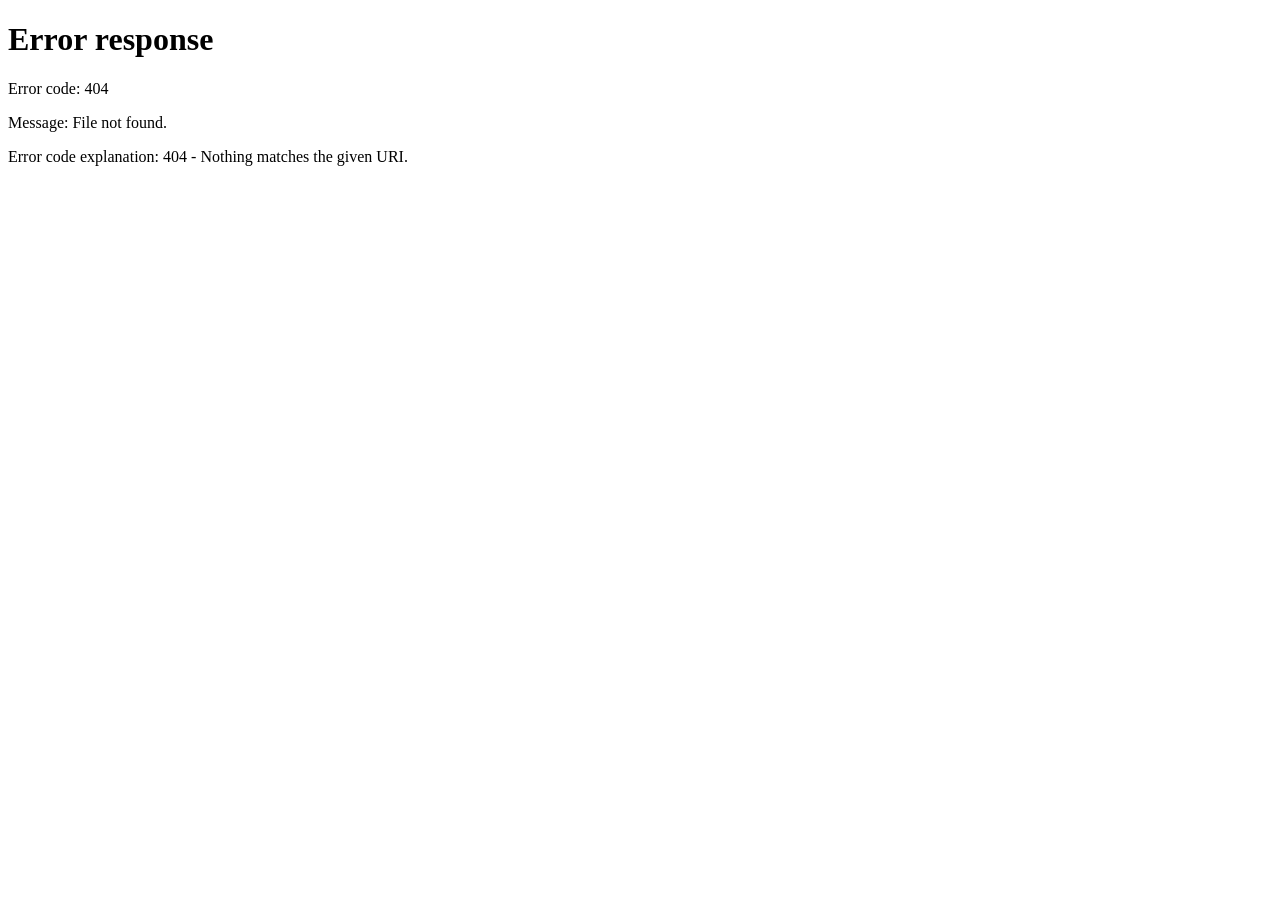
==== admin/dashboard.html @ aae485e0 "final update" ====
<!doctype html>
<html lang="en" data-theme="dark">
<head>
  <meta charset="utf-8">
  <meta name="viewport" content="width=device-width, initial-scale=1">
  <title>Dashboard · JCI Uniben Quiz Admin</title>
  <meta name="robots" content="noindex, nofollow">
  <meta name="color-scheme" content="dark light">
  <!-- Theme before first paint: identical copy of js/theme-init.js -->
  <script>(function(){try{var t=localStorage.getItem('jci-admin-theme');if(t!=='dark'&&t!=='light'){t=window.matchMedia&&window.matchMedia('(prefers-color-scheme: light)').matches?'light':'dark'}document.documentElement.setAttribute('data-theme',t)}catch(e){document.documentElement.setAttribute('data-theme','dark')}})();</script>
  <link rel="icon" href="assets/favicon.svg" type="image/svg+xml">
  <link rel="preconnect" href="https://fonts.googleapis.com">
  <link rel="preconnect" href="https://fonts.gstatic.com" crossorigin>
  <link rel="stylesheet" href="https://fonts.googleapis.com/css2?family=Inter:wght@400;500;600;700&amp;display=swap">
  <link rel="stylesheet" href="css/tokens.css">
  <link rel="stylesheet" href="css/base.css">
  <link rel="stylesheet" href="css/layout.css">
  <link rel="stylesheet" href="css/components.css">
  <link rel="stylesheet" href="css/motion.css">
  <link rel="stylesheet" href="css/pages.css">
  <script type="module" src="js/pages/dashboard.js" blocking="render"></script>
</head>
<body class="app" data-page="dashboard" data-title="Dashboard">
  <a class="skip-link" href="#main">Skip to main content</a>
  <div class="sidebar" data-sidebar></div>
  <div class="app-column">
    <header class="topbar" data-topbar></header>
    <div class="banners" data-banners></div>
    <main id="main" class="app-main" tabindex="-1">
      <div class="page">
        <header class="page-header">
          <div class="page-header__titles">
            <h1>Dashboard</h1>
            <p class="page-header__description" data-admin-greeting hidden>Welcome back, <span data-admin-first-name></span>.</p>
          </div>
          <div class="page-header__actions">
            <button type="button" class="btn btn--primary" data-new-quiz hidden><svg viewBox="0 0 24 24" width="18" height="18" fill="none" stroke="currentColor" stroke-width="2" stroke-linecap="round" stroke-linejoin="round" aria-hidden="true" focusable="false"><path d="M12 5v14M5 12h14"/></svg><span class="btn__label">Create quiz</span></button>
            <a class="btn" href="quizzes.html"><svg viewBox="0 0 24 24" width="18" height="18" fill="none" stroke="currentColor" stroke-width="2" stroke-linecap="round" stroke-linejoin="round" aria-hidden="true" focusable="false"><rect x="8" y="2" width="8" height="4" rx="1"/><path d="M16 4h2a2 2 0 0 1 2 2v14a2 2 0 0 1-2 2H6a2 2 0 0 1-2-2V6a2 2 0 0 1 2-2h2"/><path d="M12 11h4M12 16h4M8 11h.01M8 16h.01"/></svg><span class="btn__label">View all quizzes</span></a>
            <a class="btn" href="results.html"><svg viewBox="0 0 24 24" width="18" height="18" fill="none" stroke="currentColor" stroke-width="2" stroke-linecap="round" stroke-linejoin="round" aria-hidden="true" focusable="false"><path d="M3 3v18h18"/><path d="M7 16v-4M12 16V8M17 16V9"/></svg><span class="btn__label">Open results</span></a>
          </div>
        </header>
        <div class="stack" role="status" data-page-loading>
          <span class="sr-only">Loading…</span>
          <div class="skeleton skeleton--block" aria-hidden="true"></div>
          <div class="skeleton skeleton--line" style="width:70%" aria-hidden="true"></div>
          <div class="skeleton skeleton--line" style="width:52%" aria-hidden="true"></div>
        </div>
        <div data-page-content hidden>
          <div data-dashboard></div>
        </div>
      </div>
    </main>
  </div>
</body>
</html>
---- admin/css/tokens.css ----
/* ==========================================================================
   Design tokens — JCI Uniben Quiz Admin
   Every color, size, radius, shadow and motion value used by the admin site
   comes from here. Themes are applied with data-theme="dark|light" on <html>
   (or on any element, e.g. the theme previews on the Settings page).
   NOTE: these tokens style the ADMIN interface only. A quiz's own appearance
   (fonts, colors chosen by the admin for participants) never uses them.
   ========================================================================== */

:root {
  /* Brand (fixed in both themes; used for the login brand panel and logo) */
  --jci-blue: #0097D7;
  --jci-black: #130F2D;
  --jci-white: #FFFFFF;
  --jci-white-muted: #C9CBD8;  /* 11:1 on JCI Black */

  /* Typography */
  --font-ui: "Inter", system-ui, -apple-system, "Segoe UI", Roboto, "Helvetica Neue", Arial, sans-serif;
  --text-page-title: 600 1.5rem/1.25 var(--font-ui);      /* 24px */
  --text-section-title: 600 1.125rem/1.35 var(--font-ui); /* 18px */
  --text-card-title: 600 1rem/1.4 var(--font-ui);         /* 16px */
  --text-body: 400 0.9375rem/1.55 var(--font-ui);         /* 15px */
  --text-small: 400 0.875rem/1.5 var(--font-ui);          /* 14px: tables, metadata */
  --text-label: 500 0.8125rem/1.4 var(--font-ui);         /* 13px */
  --text-tiny: 600 0.75rem/1.3 var(--font-ui);            /* 12px: badges */

  /* Spacing scale */
  --space-1: 4px;
  --space-2: 8px;
  --space-3: 12px;
  --space-4: 16px;
  --space-5: 24px;
  --space-6: 32px;
  --space-7: 48px;

  /* Radii */
  --radius-control: 8px;
  --radius-card: 12px;
  --radius-dialog: 16px;
  --radius-pill: 999px;

  /* Sizes */
  --control-height: 40px;
  --control-height-touch: 44px;
  --row-height: 44px;
  --sidebar-width: 248px;
  --sidebar-collapsed: 72px;
  --topbar-height: 56px;
  --content-max: 1200px;
  --focus-width: 2px;
  --focus-offset: 2px;

  /* Layers */
  --z-sidebar: 20;
  --z-topbar: 30;
  --z-menu: 60;
  --z-toast: 100;

  /* Motion (section 39) */
  --dur-instant: 100ms;
  --dur-fast: 160ms;
  --dur-base: 220ms;
  --dur-slow: 320ms;
  --dur-theme: 450ms;
  --ease-out: cubic-bezier(0.22, 1, 0.36, 1);
  --ease-in: cubic-bezier(0.4, 0, 1, 1);
  --ease-move: cubic-bezier(0.65, 0, 0.35, 1);
  --ease-spring: var(--ease-out);
}

/* Touch screens: 44px minimum touch targets, roomier table rows */
@media (pointer: coarse) {
  :root {
    --control-height: 44px;
    --row-height: 48px;
  }
}

@supports (transition-timing-function: linear(0, 1)) {
  :root {
    /* Gentle spring, about 3% overshoot */
    --ease-spring: linear(0, 0.22 8%, 0.55 20%, 0.82 33%, 0.97 45%, 1.025 56%, 1.03 63%, 1.015 75%, 1.004 87%, 1);
  }
}

/* ---------------------------------------------------------------- Dark Mode */
:root[data-theme="dark"] {
  color-scheme: dark;

  --bg: #050409;
  --surface-sidebar: #0A0912;
  --surface-card: #100E1B;
  --surface-raised: #17152A;
  --surface-dialog: #1A1830;
  --input-bg: #0C0B16;
  --border: #24213A;
  --border-strong: #34304F;
  --text: #F5F6FA;
  --text-muted: #A3A6B8;
  --text-subtle: #8A8DA3;
  --primary: #0097D7;
  --primary-hover: #19A9E8;
  --on-primary: #130F2D;
  --primary-soft: rgba(0, 151, 215, 0.14);
  --link: #0097D7;
  --success: #34D399;
  --warning: #FBBF24;
  --danger: #F87171;

  /* Additions (not in the brief; see README "Token additions") */
  --input-border: #67638C;           /* 3.5:1 on --input-bg: form fields need 3:1 (WCAG 1.4.11) */
  --on-danger: #130F2D;              /* 6.7:1 on --danger */
  --success-soft: rgba(52, 211, 153, 0.12);
  --warning-soft: rgba(251, 191, 36, 0.12);
  --danger-soft: rgba(248, 113, 113, 0.12);
  --scrim: rgba(3, 2, 8, 0.72);
  --skeleton: #17152A;
  --skeleton-shine: rgba(255, 255, 255, 0.05);
  --tooltip-bg: #F5F6FA;
  --tooltip-text: #130F2D;

  /* Depth in Dark Mode comes from surface steps and borders, not shadows */
  --shadow-sm: none;
  --shadow-md: none;
  --shadow-lg: none;
}

/* --------------------------------------------------------------- Light Mode */
:root[data-theme="light"] {
  color-scheme: light;

  --bg: #F5F7FA;
  --surface-sidebar: #FFFFFF;
  --surface-card: #FFFFFF;
  --surface-raised: #FFFFFF;
  --surface-dialog: #FFFFFF;
  --input-bg: #FFFFFF;
  --border: #E2E6EE;
  --border-strong: #C9D0DC;
  --text: #130F2D;
  --text-muted: #4A4F63;
  --text-subtle: #6B7085;
  --primary: #0097D7;
  --primary-hover: #0088C2;
  --on-primary: #130F2D;
  --primary-soft: rgba(0, 151, 215, 0.10);
  --link: #0072A3;
  --success: #15803D;
  --warning: #B45309;
  --danger: #B91C1C;

  /* Additions (see README "Token additions") */
  --input-border: #80869A;           /* 3.6:1 on white */
  --on-danger: #FFFFFF;              /* 6.5:1 on --danger */
  --success-soft: rgba(21, 128, 61, 0.10);
  --warning-soft: rgba(180, 83, 9, 0.10);
  --danger-soft: rgba(185, 28, 28, 0.08);
  --scrim: rgba(19, 15, 45, 0.45);
  --skeleton: #EBEEF3;
  --skeleton-shine: rgba(255, 255, 255, 0.7);
  --tooltip-bg: #130F2D;
  --tooltip-text: #FFFFFF;

  --shadow-sm: 0 1px 2px rgba(19, 15, 45, 0.06);
  --shadow-md: 0 2px 4px rgba(19, 15, 45, 0.05), 0 8px 24px rgba(19, 15, 45, 0.08);
  --shadow-lg: 0 4px 8px rgba(19, 15, 45, 0.06), 0 20px 48px rgba(19, 15, 45, 0.16);
}
---- admin/css/base.css ----
/* ==========================================================================
   Base: reset, typography, focus, utilities
   ========================================================================== */

*, *::before, *::after { box-sizing: border-box; }

html {
  -webkit-text-size-adjust: 100%;
  text-size-adjust: 100%;
  background: var(--bg);
}

body {
  margin: 0;
  min-height: 100vh;
  min-height: 100dvh;
  background: var(--bg);
  color: var(--text);
  font: var(--text-body);
  -webkit-font-smoothing: antialiased;
  -moz-osx-font-smoothing: grayscale;
  font-feature-settings: "cv11";
}

h1, h2, h3, h4, p, ul, ol, dl, dd, figure { margin: 0; }
ul[class], ol[class] { padding: 0; list-style: none; }

h1 { font: var(--text-page-title); letter-spacing: -0.01em; }
h2 { font: var(--text-section-title); }
h3 { font: var(--text-card-title); }

img, svg { display: block; max-width: 100%; }
svg { flex-shrink: 0; }

button, input, select, textarea { font: inherit; color: inherit; }
button { cursor: pointer; }
button:disabled { cursor: not-allowed; }

a { color: var(--link); text-underline-offset: 3px; text-decoration-thickness: 1px; }
a:hover { text-decoration-thickness: 2px; }

::placeholder { color: var(--text-subtle); opacity: 1; }
::selection { background: var(--primary); color: var(--on-primary); }

:focus { outline: none; }
:focus-visible {
  outline: var(--focus-width) solid var(--primary);
  outline-offset: var(--focus-offset);
}

[hidden] { display: none !important; }

/* Utilities ---------------------------------------------------------------- */
.sr-only {
  position: absolute !important;
  width: 1px;
  height: 1px;
  margin: -1px;
  padding: 0;
  overflow: hidden;
  clip: rect(0 0 0 0);
  white-space: nowrap;
  border: 0;
}

.skip-link {
  position: fixed;
  top: var(--space-2);
  left: var(--space-2);
  z-index: 1000;
  padding: var(--space-2) var(--space-4);
  border-radius: var(--radius-control);
  background: var(--primary);
  color: var(--on-primary);
  font-weight: 600;
  text-decoration: none;
  transform: translateY(-160%);
}
.skip-link:focus-visible { transform: none; }

.num { font-variant-numeric: tabular-nums; }
.text-muted { color: var(--text-muted); }
.text-small { font: var(--text-small); }

.stack { display: flex; flex-direction: column; gap: var(--space-4); }
.cluster { display: flex; flex-wrap: wrap; align-items: center; gap: var(--space-2); }
---- admin/css/layout.css ----
/* ==========================================================================
   Layout: page shell, sidebar, top bar, drawer, banners, page header
   Mobile first: phone < 768px, tablet 768–1199px, desktop >= 1200px.
   ========================================================================== */

/* App frame ---------------------------------------------------------------- */
.app {
  min-height: 100vh;
  min-height: 100dvh;
}

.app-column {
  display: flex;
  flex-direction: column;
  min-width: 0;
  min-height: 100vh;
  min-height: 100dvh;
}

.app-main {
  flex: 1;
  padding: var(--space-4) var(--space-4) var(--space-7);
}
.app-main:focus-visible { outline-offset: -4px; }

.page {
  width: 100%;
  max-width: var(--content-max);
  margin-inline: auto;
}

/* Page header ------------------------------------------------------------- */
.page-header {
  display: flex;
  flex-wrap: wrap;
  align-items: flex-end;
  justify-content: space-between;
  gap: var(--space-3) var(--space-5);
  margin-bottom: var(--space-5);
}
.page-header__titles { min-width: 0; }
.page-header__description { margin-top: var(--space-1); color: var(--text-muted); }
.page-header__actions { display: flex; flex-wrap: wrap; gap: var(--space-2); }

/* Banners (demo mode, offline) --------------------------------------------- */
.banners:empty { display: none; }
.banner {
  display: flex;
  align-items: flex-start;
  gap: var(--space-2);
  padding: var(--space-2) var(--space-4);
  border-bottom: 1px solid var(--border);
  font: var(--text-small);
  color: var(--text);
}
.banner svg { width: 18px; height: 18px; margin-top: 1px; }
.banner--demo { background: var(--primary-soft); }
.banner--demo svg { color: var(--primary); }
.banner--offline { background: var(--warning-soft); }
.banner--offline svg { color: var(--warning); }
.banner strong { font-weight: 600; }

/* Top bar (phones only) ---------------------------------------------------- */
.topbar {
  position: sticky;
  top: 0;
  z-index: var(--z-topbar);
  display: flex;
  align-items: center;
  gap: var(--space-2);
  height: var(--topbar-height);
  padding: 0 var(--space-2);
  background: var(--surface-sidebar);
  border-bottom: 1px solid var(--border);
}
.topbar__logo { width: 32px; height: 32px; border-radius: 6px; }
.topbar__title {
  flex: 1;
  min-width: 0;
  overflow: hidden;
  font: var(--text-card-title);
  white-space: nowrap;
  text-overflow: ellipsis;
}

/* Sidebar ------------------------------------------------------------------ */
.sidebar { display: none; }

.sidebar__inner {
  display: flex;
  flex-direction: column;
  height: 100%;
  padding: var(--space-4) var(--space-3);
  gap: var(--space-5);
}

.brand {
  display: flex;
  align-items: center;
  gap: var(--space-3);
  min-height: var(--control-height-touch);
  padding: 0 var(--space-1);
  color: var(--text);
  text-decoration: none;
}
.brand__logo { width: 36px; height: 36px; border-radius: 8px; }
.brand__text { display: flex; flex-direction: column; min-width: 0; line-height: 1.2; }
.brand__name { font: var(--text-card-title); }
.brand__org { font: var(--text-label); color: var(--text-muted); }

.nav__list { display: flex; flex-direction: column; gap: 2px; }
.nav-link {
  position: relative;
  display: flex;
  align-items: center;
  gap: var(--space-3);
  min-height: var(--control-height-touch);
  padding: 0 var(--space-3);
  border-radius: var(--radius-control);
  color: var(--text-muted);
  font: 500 0.9375rem/1.2 var(--font-ui);
  text-decoration: none;
  transition: background-color var(--dur-fast) var(--ease-out), color var(--dur-fast) var(--ease-out);
}
.nav-link svg { width: 20px; height: 20px; }
.nav-link:hover { background: var(--surface-raised); color: var(--text); text-decoration: none; }
.nav-link[aria-current="page"] { background: var(--primary-soft); color: var(--text); font-weight: 600; }
.nav-link[aria-current="page"] svg { color: var(--primary); }
.nav-link__indicator {
  position: absolute;
  left: calc(var(--space-3) * -1);
  top: 8px;
  bottom: 8px;
  width: 3px;
  border-radius: 0 3px 3px 0;
  background: var(--primary);
}

.sidebar__footer {
  display: flex;
  flex-direction: column;
  gap: var(--space-3);
  margin-top: auto;
  padding-top: var(--space-4);
  border-top: 1px solid var(--border);
}

.user-chip {
  display: flex;
  align-items: center;
  gap: var(--space-3);
  min-width: 0;
  padding: 0 var(--space-1);
}
.avatar {
  display: grid;
  place-items: center;
  width: 32px;
  height: 32px;
  flex: none;
  border-radius: 50%;
  background: var(--surface-raised);
  border: 1px solid var(--border-strong);
  font: var(--text-tiny);
  color: var(--text);
}
.user-chip__text { display: flex; flex-direction: column; min-width: 0; line-height: 1.3; }
.user-chip__name, .user-chip__email { overflow: hidden; white-space: nowrap; text-overflow: ellipsis; }
.user-chip__name { font: 600 0.875rem/1.3 var(--font-ui); }
.user-chip__email { font: var(--text-label); color: var(--text-muted); }

.sidebar__head { display: flex; align-items: center; justify-content: space-between; gap: var(--space-2); }
.sidebar__head .sidebar__toggle { display: none; }
.sidebar__footer .btn { justify-content: flex-start; }

/* Drawer (phones) ------------------------------------------------------------ */
.drawer {
  width: min(320px, 86vw);
  max-width: none;
  height: 100dvh;
  max-height: none;
  margin: 0;
  padding: 0;
  border: 0;
  border-right: 1px solid var(--border);
  background: var(--surface-sidebar);
  color: var(--text);
}
.drawer::backdrop { background: var(--scrim); }
.drawer .sidebar__inner { padding-top: var(--space-3); }
.drawer__head { display: flex; align-items: center; justify-content: space-between; gap: var(--space-2); }

/* Tablet and up: sidebar column -------------------------------------------- */
@media (min-width: 768px) {
  .app {
    display: grid;
    grid-template-columns: var(--sidebar-width) minmax(0, 1fr);
  }

  .topbar { display: none; }

  .sidebar {
    position: sticky;
    top: 0;
    z-index: var(--z-sidebar);
    display: block;
    height: 100vh;
    height: 100dvh;
    overflow-y: auto;
    overflow-x: hidden;
    background: var(--surface-sidebar);
    border-right: 1px solid var(--border);
  }

  .app-main { padding: var(--space-5) var(--space-5) var(--space-7); }
}

/* Tablet only: collapsed to icons unless the admin expands it -------------- */
@media (min-width: 768px) and (max-width: 1199.98px) {
  .app:not(.is-sidebar-expanded) { grid-template-columns: var(--sidebar-collapsed) minmax(0, 1fr); }
  .sidebar__head .sidebar__toggle { display: inline-flex; }

  /* Icons only; labels stay in the DOM for screen readers and tooltips */
  .app:not(.is-sidebar-expanded) .sidebar__inner { padding-inline: var(--space-2); align-items: center; }
  .app:not(.is-sidebar-expanded) .brand__text,
  .app:not(.is-sidebar-expanded) .nav-link__label,
  .app:not(.is-sidebar-expanded) .user-chip__text,
  .app:not(.is-sidebar-expanded) .collapsible-label {
    position: absolute;
    width: 1px;
    height: 1px;
    overflow: hidden;
    clip: rect(0 0 0 0);
    white-space: nowrap;
  }
  .app:not(.is-sidebar-expanded) .nav-link { justify-content: center; width: 48px; padding: 0; }
  .app:not(.is-sidebar-expanded) .nav-link__indicator { left: -8px; }
  .app:not(.is-sidebar-expanded) .brand,
  .app:not(.is-sidebar-expanded) .user-chip { justify-content: center; padding: 0; }
  .app:not(.is-sidebar-expanded) .sidebar__footer { align-items: center; width: 100%; }
  .app:not(.is-sidebar-expanded) .sidebar__footer .btn { width: 48px; padding: 0; }
  .app:not(.is-sidebar-expanded) .theme-switch { flex-direction: column; }
  .app:not(.is-sidebar-expanded) .theme-switch__option { padding: 0; width: 38px; }
  .app:not(.is-sidebar-expanded) .sidebar__head { flex-direction: column; }
  .app:not(.is-sidebar-expanded) .sidebar__footer .btn { justify-content: center; }
}

/* Desktop ---------------------------------------------------------------- */
@media (min-width: 1200px) {
  .app-main { padding: var(--space-6) var(--space-6) var(--space-7); }
}
---- admin/css/components.css ----
/* ==========================================================================
   Components: buttons, fields, theme switch, alerts, cards, dialogs, toasts,
   skeletons, empty/error states, tooltip, spinner (Stage 1); badges, chips,
   segmented filters, search field, data tables, action menus, pagination,
   facts lists and breadcrumbs (Stage 2); tabs, save status, banners and
   checklists (Stage 3).
   ========================================================================== */

/* Buttons ------------------------------------------------------------------ */
.btn {
  --btn-bg: var(--surface-card);
  --btn-bg-hover: var(--surface-raised);
  --btn-text: var(--text);
  --btn-border: var(--border-strong);
  position: relative;
  display: inline-flex;
  align-items: center;
  justify-content: center;
  gap: var(--space-2);
  min-height: var(--control-height);
  padding: 0 var(--space-4);
  border: 1px solid var(--btn-border);
  border-radius: var(--radius-control);
  background: var(--btn-bg);
  color: var(--btn-text);
  font: 600 0.875rem/1 var(--font-ui);
  text-decoration: none;
  white-space: nowrap;
  user-select: none;
  -webkit-tap-highlight-color: transparent;
  transition:
    background-color var(--dur-fast) var(--ease-out),
    border-color var(--dur-fast) var(--ease-out),
    color var(--dur-fast) var(--ease-out),
    transform var(--dur-instant) var(--ease-out);
}
.btn svg { width: 18px; height: 18px; }
.btn:hover:not(:disabled) { background: var(--btn-bg-hover); transform: translateY(-1px); text-decoration: none; }
.btn:active:not(:disabled) { transform: scale(0.97); }
.btn:disabled { opacity: 0.5; }

.btn--primary {
  --btn-bg: var(--primary);
  --btn-bg-hover: var(--primary-hover);
  --btn-text: var(--on-primary);
  --btn-border: var(--primary);
}
.btn--primary:hover:not(:disabled) { border-color: var(--primary-hover); }
.btn--ghost {
  --btn-bg: transparent;
  --btn-border: transparent;
  --btn-text: var(--text-muted);
}
.btn--ghost:hover:not(:disabled) { color: var(--text); }
.btn--danger {
  --btn-bg: var(--danger);
  --btn-bg-hover: var(--danger);
  --btn-text: var(--on-danger);
  --btn-border: var(--danger);
}
.btn--danger:hover:not(:disabled) { filter: brightness(1.08); }
.btn--block { width: 100%; }
.btn--lg { min-height: 48px; font-size: 0.9375rem; }
.btn--icon { width: var(--control-height); padding: 0; }
.btn--small { min-height: 32px; padding: 0 var(--space-3); font-size: 0.8125rem; }
@media (pointer: coarse) { .btn--small { min-height: 44px; } }
.btn[aria-disabled="true"] { cursor: progress; }

/* Loading: the label fades out and a spinner fades in; the label keeps its
   space so the button never changes size. */
.btn__label { transition: opacity var(--dur-fast) var(--ease-out); }
.btn__spinner {
  position: absolute;
  inset: 0;
  display: grid;
  place-items: center;
  opacity: 0;
  transition: opacity var(--dur-fast) var(--ease-out);
  pointer-events: none;
}
.btn.is-loading { pointer-events: none; }
.btn.is-loading .btn__label,
.btn.is-loading > svg { opacity: 0; }
.btn.is-loading .btn__spinner { opacity: 1; }

.spinner {
  width: 18px;
  height: 18px;
  border: 2px solid currentColor;
  border-right-color: transparent;
  border-radius: 50%;
  animation: spin 0.7s linear infinite;
}

/* Fields ------------------------------------------------------------------- */
.field { display: flex; flex-direction: column; gap: var(--space-2); }
.field__label { font: var(--text-label); font-weight: 600; color: var(--text); }
.field__hint { font: var(--text-label); font-weight: 400; color: var(--text-muted); }
.field__control { position: relative; }

.input,
.select {
  width: 100%;
  min-height: var(--control-height);
  padding: 0 var(--space-3);
  border: 1px solid var(--input-border);
  border-radius: var(--radius-control);
  background: var(--input-bg);
  color: var(--text);
  font: var(--text-body);
  outline: var(--focus-width) solid transparent;
  outline-offset: 1px;
  transition: border-color var(--dur-fast) var(--ease-out), outline-color var(--dur-fast) var(--ease-out);
}
.input:hover, .select:hover { border-color: var(--text-muted); }
.input:focus-visible, .input:focus,
.select:focus-visible, .select:focus { border-color: var(--primary); outline-color: var(--primary); }
.select {
  appearance: none;
  padding-right: 40px;
  background-image: linear-gradient(45deg, transparent 50%, currentColor 50%), linear-gradient(135deg, currentColor 50%, transparent 50%);
  background-position: calc(100% - 20px) 50%, calc(100% - 15px) 50%;
  background-size: 5px 5px;
  background-repeat: no-repeat;
}
.input[aria-invalid="true"],
.select[aria-invalid="true"] { border-color: var(--danger); }
.input[aria-invalid="true"]:focus { outline-color: var(--danger); }

/* Error message slides open (grid rows 0fr -> 1fr) */
.field__message {
  display: grid;
  grid-template-rows: 0fr;
  transition: grid-template-rows var(--dur-base) var(--ease-out);
}
.field__message > * { min-height: 0; overflow: hidden; }
.field.is-invalid .field__message { grid-template-rows: 1fr; }
.field-error {
  display: flex;
  align-items: flex-start;
  gap: var(--space-1);
  padding-top: 2px;
  font: var(--text-label);
  font-weight: 500;
  color: var(--danger);
}
.field-error svg { width: 16px; height: 16px; margin-top: 1px; }

/* Valid check, shown after a field has been validated */
.field__valid {
  position: absolute;
  right: 12px;
  top: 50%;
  display: grid;
  width: 18px;
  height: 18px;
  color: var(--success);
  opacity: 0;
  transform: translateY(-50%) scale(0.6);
  transition: opacity var(--dur-fast) var(--ease-out), transform var(--dur-fast) var(--ease-out);
  pointer-events: none;
}
.field.is-valid .field__valid { opacity: 1; transform: translateY(-50%) scale(1); }
.field__control--with-valid .input { padding-right: 40px; }

/* Password with show/hide */
.field__control--password .input { padding-right: 52px; }
.field__control--password .field__valid { right: 52px; }
.password-toggle {
  position: absolute;
  right: 2px;
  top: 50%;
  display: grid;
  place-items: center;
  width: 44px;
  height: 44px;
  max-height: calc(100% - 4px);
  border: 0;
  border-radius: 6px;
  background: transparent;
  color: var(--text-muted);
  transform: translateY(-50%);
  transition: color var(--dur-fast) var(--ease-out);
}
.password-toggle:hover { color: var(--text); }
.password-toggle svg { width: 20px; height: 20px; }

.caps-warning {
  display: flex;
  align-items: center;
  gap: var(--space-1);
  font: var(--text-label);
  color: var(--text);
}
.caps-warning svg { width: 16px; height: 16px; color: var(--warning); }

/* Alerts and error summary ------------------------------------------------- */
.alert {
  display: flex;
  align-items: flex-start;
  gap: var(--space-3);
  padding: var(--space-3) var(--space-4);
  border: 1px solid var(--border-strong);
  border-left-width: 4px;
  border-radius: var(--radius-control);
  font: var(--text-small);
  color: var(--text);
}
.alert svg { width: 18px; height: 18px; margin-top: 1px; }
.alert--danger { border-left-color: var(--danger); background: var(--danger-soft); }
.alert--danger svg { color: var(--danger); }
.alert--info { border-left-color: var(--primary); background: var(--primary-soft); }
.alert--info svg { color: var(--primary); }
.alert__title { font-weight: 600; }
.alert ul { margin: var(--space-1) 0 0; padding-left: 1.1em; }
.alert a { color: var(--text); font-weight: 600; }
.alert code { white-space: nowrap; }

/* Cards -------------------------------------------------------------------- */
.card {
  padding: var(--space-5);
  border: 1px solid var(--border);
  border-radius: var(--radius-card);
  background: var(--surface-card);
  box-shadow: var(--shadow-sm);
}
.card__header { display: flex; flex-direction: column; gap: var(--space-1); margin-bottom: var(--space-4); }
.card__description { color: var(--text-muted); font: var(--text-small); }

/* Theme switch ------------------------------------------------------------- */
.theme-switch {
  display: flex;
  gap: 2px;
  padding: 3px;
  border: 1px solid var(--border);
  border-radius: calc(var(--radius-control) + 2px);
  background: var(--bg);
}
.theme-switch__option {
  flex: 1;
  display: inline-flex;
  align-items: center;
  justify-content: center;
  gap: 6px;
  min-width: 0;
  min-height: 38px;
  padding: 0 6px;
  border: 1px solid transparent;
  border-radius: var(--radius-control);
  background: transparent;
  color: var(--text-muted);
  font: 500 0.8125rem/1 var(--font-ui);
  white-space: nowrap;
  transition: background-color var(--dur-fast) var(--ease-out), color var(--dur-fast) var(--ease-out), border-color var(--dur-fast) var(--ease-out);
}
@media (pointer: coarse) { .theme-switch__option { min-height: 44px; } }
.theme-switch__option svg { width: 16px; height: 16px; }
.theme-switch__option:hover { color: var(--text); }
.theme-switch__option[aria-pressed="true"] {
  border-color: var(--border-strong);
  background: var(--surface-raised);
  color: var(--text);
}
.theme-switch__option[aria-pressed="true"] svg { color: var(--primary); }

/* Dialogs ------------------------------------------------------------------ */
.dialog {
  width: min(480px, calc(100vw - 32px));
  max-width: none;
  max-height: calc(100dvh - 48px);
  padding: 0;
  border: 1px solid var(--border-strong);
  border-radius: var(--radius-dialog);
  background: var(--surface-dialog);
  color: var(--text);
  box-shadow: var(--shadow-lg);
}
.dialog::backdrop { background: var(--scrim); }
.dialog__panel { display: flex; flex-direction: column; max-height: inherit; }
.dialog__header { padding: var(--space-5) var(--space-5) var(--space-2); }
.dialog__body { padding: var(--space-2) var(--space-5) var(--space-5); overflow-y: auto; color: var(--text-muted); }
.dialog__body p + p { margin-top: var(--space-3); }
.dialog__footer {
  display: flex;
  flex-wrap: wrap-reverse;
  justify-content: flex-end;
  gap: var(--space-2);
  padding: var(--space-4) var(--space-5);
  border-top: 1px solid var(--border);
}

@media (max-width: 767.98px) {
  /* Phones: dialogs become sheets anchored to the bottom of the screen */
  .dialog {
    width: 100%;
    max-height: 100dvh;
    margin: auto 0 0;
    border-width: 1px 0 0;
    border-radius: var(--radius-dialog) var(--radius-dialog) 0 0;
  }
  .dialog__footer .btn { flex: 1; }
}

/* Toasts ------------------------------------------------------------------- */
.toast-region {
  position: fixed;
  right: var(--space-5);
  bottom: var(--space-5);
  z-index: var(--z-toast);
  display: flex;
  flex-direction: column;
  align-items: flex-end;
  gap: var(--space-2);
  width: min(380px, calc(100vw - 32px));
  pointer-events: none;
}
.toast {
  position: relative;
  display: flex;
  align-items: flex-start;
  gap: var(--space-3);
  width: 100%;
  padding: var(--space-3) var(--space-2) var(--space-3) var(--space-4);
  overflow: hidden;
  border: 1px solid var(--border-strong);
  border-radius: var(--radius-card);
  background: var(--surface-raised);
  color: var(--text);
  box-shadow: var(--shadow-lg);
  font: var(--text-small);
  pointer-events: auto;
}
.toast__icon { width: 20px; height: 20px; margin-top: 1px; }
.toast--success .toast__icon { color: var(--success); }
.toast--error .toast__icon { color: var(--danger); }
.toast--info .toast__icon { color: var(--primary); }
.toast__message { flex: 1; padding-top: 1px; }
.toast__actions { display: flex; align-items: center; gap: var(--space-1); margin: -4px 0; }
.toast__actions .btn { min-height: 32px; padding: 0 var(--space-3); }
.toast__close { width: 32px; min-height: 32px; }
@media (pointer: coarse) {
  .toast__actions .btn { min-height: 44px; }
  .toast__close { width: 44px; }
}
.toast__timer {
  position: absolute;
  left: 0;
  right: 0;
  bottom: 0;
  height: 3px;
  background: var(--primary);
  transform-origin: 0 50%;
}

@media (max-width: 767.98px) {
  .toast-region {
    right: auto;
    left: 50%;
    bottom: var(--space-4);
    align-items: stretch;
    transform: translateX(-50%);
  }
}

/* Skeletons and page states ------------------------------------------------ */
.skeleton {
  position: relative;
  overflow: hidden;
  border-radius: 6px;
  background: var(--skeleton);
}
.skeleton--line { height: 14px; }
.skeleton--title { height: 24px; width: 40%; }
.skeleton--block { height: 120px; border-radius: var(--radius-card); }
.skeleton--avatar { width: 32px; height: 32px; border-radius: 50%; }

.state {
  display: flex;
  flex-direction: column;
  align-items: center;
  gap: var(--space-3);
  padding: var(--space-7) var(--space-4);
  text-align: center;
}
.state__icon {
  display: grid;
  place-items: center;
  width: 48px;
  height: 48px;
  border-radius: 50%;
  border: 1px solid var(--border-strong);
  background: var(--surface-raised);
  color: var(--text-muted);
}
.state__icon svg { width: 22px; height: 22px; }
.state--error .state__icon { color: var(--danger); }
.state__title { font: var(--text-section-title); }
.state__message { max-width: 52ch; color: var(--text-muted); }
.state__actions { display: flex; flex-wrap: wrap; justify-content: center; gap: var(--space-2); margin-top: var(--space-2); }

/* Tooltip (positioned by JS so it is never clipped) ------------------------ */
.tooltip {
  position: fixed;
  z-index: var(--z-toast);
  padding: 6px 10px;
  border-radius: 6px;
  background: var(--tooltip-bg);
  color: var(--tooltip-text);
  font: var(--text-label);
  white-space: nowrap;
  pointer-events: none;
}

/* Dialog extras ---------------------------------------------------------------- */
.dialog__description { margin-top: var(--space-1); color: var(--text-muted); font: var(--text-small); }
.field__row { display: flex; align-items: flex-start; justify-content: space-between; gap: var(--space-3); }
.char-count { flex: none; font: var(--text-label); color: var(--text-subtle); white-space: nowrap; }
.char-count.is-near { color: var(--warning); }
.char-count.is-over { color: var(--danger); font-weight: 600; }

/* Badges: always an icon and a word, never color alone ---------------------------- */
.badge {
  display: inline-flex;
  align-items: center;
  gap: 4px;
  height: 24px;
  padding: 0 9px 0 7px;
  border: 1px solid var(--border-strong);
  border-radius: var(--radius-pill);
  background: var(--surface-raised);
  color: var(--text);
  font: var(--text-tiny);
  white-space: nowrap;
}
.badge svg { flex: none; width: 14px; height: 14px; color: var(--text-muted); }
.badge--published,
.badge--open {
  border-color: color-mix(in srgb, var(--success) 40%, transparent);
  background: var(--success-soft);
}
.badge--published svg,
.badge--open svg { color: var(--success); }
.badge--scheduled {
  border-color: color-mix(in srgb, var(--primary) 45%, transparent);
  background: var(--primary-soft);
}
.badge--scheduled svg { color: var(--primary); }
.badge--archived { border-style: dashed; background: transparent; color: var(--text-muted); }
.badge--soon {
  border-color: color-mix(in srgb, var(--warning) 45%, transparent);
  background: var(--warning-soft);
}
.badge--soon svg { color: var(--warning); }

/* Segmented filter (radio buttons that look like a switch) ------------------------ */
.segmented {
  display: grid;
  grid-template-columns: repeat(2, minmax(0, 1fr));
  gap: 2px;
  min-width: 0;
  margin: 0;
  padding: 3px;
  border: 1px solid var(--border);
  border-radius: calc(var(--radius-control) + 2px);
  background: var(--bg);
}
.segmented__option { position: relative; display: flex; min-width: 0; }
.segmented__option input {
  position: absolute;
  inset: 0;
  width: 100%;
  height: 100%;
  margin: 0;
  opacity: 0;
  cursor: pointer;
}
.segmented__option span {
  flex: 1;
  display: flex;
  align-items: center;
  justify-content: center;
  min-height: calc(var(--control-height) - 4px);
  padding: 0 var(--space-4);
  border: 1px solid transparent;
  border-radius: var(--radius-control);
  color: var(--text-muted);
  font: 500 0.875rem/1 var(--font-ui);
  white-space: nowrap;
  pointer-events: none;
  transition: background-color var(--dur-fast) var(--ease-out), color var(--dur-fast) var(--ease-out), border-color var(--dur-fast) var(--ease-out);
}
@media (pointer: coarse) { .segmented__option span { min-height: 44px; } }
.segmented__option:hover span { color: var(--text); }
.segmented__option input:checked + span {
  border-color: var(--border-strong);
  background: var(--surface-raised);
  color: var(--text);
  font-weight: 600;
  box-shadow: var(--shadow-sm);
}
.segmented__option input:focus-visible + span { outline: var(--focus-width) solid var(--primary); outline-offset: 1px; }

/* Search field --------------------------------------------------------------------- */
.search-field { position: relative; min-width: 0; }
.search-field__icon {
  position: absolute;
  left: 12px;
  top: 50%;
  color: var(--text-muted);
  transform: translateY(-50%);
  pointer-events: none;
}
.search-field__input { padding-left: 40px; padding-right: 84px; }
.search-field__input::-webkit-search-cancel-button { display: none; -webkit-appearance: none; }
.search-field__end {
  position: absolute;
  right: 4px;
  top: 50%;
  display: flex;
  align-items: center;
  gap: 2px;
  transform: translateY(-50%);
}
.search-field__spinner { width: 16px; height: 16px; margin-right: 6px; border-width: 2px; color: var(--primary); }
.search-field__clear {
  display: grid;
  place-items: center;
  width: 32px;
  height: 32px;
  border: 0;
  border-radius: 6px;
  background: transparent;
  color: var(--text-muted);
  transition: color var(--dur-fast) var(--ease-out), background-color var(--dur-fast) var(--ease-out);
}
.search-field__clear:hover { color: var(--text); background: var(--surface-raised); }
@media (pointer: coarse) { .search-field__clear { width: 40px; height: 40px; } }
.search-field__kbd {
  margin-right: 6px;
  padding: 3px 7px;
  border: 1px solid var(--border-strong);
  border-radius: 6px;
  background: var(--surface-raised);
  color: var(--text-subtle);
  font: 600 0.75rem/1 var(--font-ui);
}
.search-field:focus-within .search-field__kbd,
.search-field__input:not(:placeholder-shown) ~ .search-field__end .search-field__kbd { display: none; }
@media (pointer: coarse) { .search-field__kbd { display: none; } }

/* Select with a leading icon (toolbar filters) ------------------------------------- */
.toolbar-select { position: relative; min-width: 0; }
.toolbar-select__icon {
  position: absolute;
  left: 12px;
  top: 50%;
  color: var(--text-muted);
  transform: translateY(-50%);
  pointer-events: none;
}
.toolbar-select .select { padding-left: 36px; font: var(--text-small); text-overflow: ellipsis; }
.toolbar-select.is-disabled { opacity: 0.55; }
.select:disabled { cursor: not-allowed; }
.select--compact { width: auto; min-height: 36px; padding-left: var(--space-3); font: var(--text-small); }
@media (pointer: coarse) { .select--compact { min-height: 44px; } }

/* Filter chips ---------------------------------------------------------------------- */
.chips { display: flex; flex-wrap: wrap; align-items: center; gap: var(--space-2); margin: 0; padding: 0; list-style: none; }
.chip {
  display: inline-flex;
  align-items: center;
  gap: 2px;
  height: 32px;
  padding-left: var(--space-3);
  border: 1px solid color-mix(in srgb, var(--primary) 40%, transparent);
  border-radius: var(--radius-pill);
  background: var(--primary-soft);
  color: var(--text);
  font: var(--text-label);
}
.chip__label { max-width: 26ch; overflow: hidden; text-overflow: ellipsis; white-space: nowrap; }
.chip__remove {
  display: grid;
  place-items: center;
  width: 30px;
  height: 30px;
  border: 0;
  border-radius: 50%;
  background: transparent;
  color: var(--text-muted);
  transition: color var(--dur-fast) var(--ease-out), background-color var(--dur-fast) var(--ease-out);
}
.chip__remove:hover { color: var(--text); background: var(--surface-raised); }
@media (pointer: coarse) {
  .chip { height: 44px; }
  .chip__remove { width: 44px; height: 44px; margin: -1px -1px -1px 0; }
}

/* Data tables ---------------------------------------------------------------------- */
.data-table { width: 100%; border-collapse: separate; border-spacing: 0; font: var(--text-small); }
.data-table th {
  position: sticky;
  top: 0;
  z-index: 1;
  height: 40px;
  padding: 0 var(--space-3);
  border-bottom: 1px solid var(--border);
  background: var(--surface-raised);
  color: var(--text-muted);
  font: var(--text-label);
  font-weight: 600;
  text-align: left;
  white-space: nowrap;
}
@media (max-width: 767.98px) { .data-table th { top: var(--topbar-height); } }
.data-table td {
  height: var(--row-height);
  padding: var(--space-2) var(--space-3);
  border-bottom: 1px solid var(--border);
  vertical-align: middle;
}
.data-table tbody tr:last-child td { border-bottom: 0; }
.data-table th:first-child,
.data-table td:first-child { padding-left: var(--space-4); }
.data-table th:last-child,
.data-table td:last-child { padding-right: var(--space-2); }
.data-table .num { text-align: right; }
.data-table th.is-sorted { color: var(--text); }

.sort-button {
  display: inline-flex;
  align-items: center;
  gap: 4px;
  margin: 0 -6px;
  padding: 4px 6px;
  border: 0;
  border-radius: 6px;
  background: transparent;
  color: inherit;
  font: inherit;
  transition: color var(--dur-fast) var(--ease-out), background-color var(--dur-fast) var(--ease-out);
}
.sort-button:hover { color: var(--text); background: var(--surface-card); }
.sort-button__icon { opacity: 0.55; }
.is-sorted .sort-button__icon { opacity: 1; color: var(--primary); }
.num .sort-button { flex-direction: row-reverse; }

/* Action menu (the ⋯ button on each row) --------------------------------------------- */
.row-menu { width: 36px; min-height: 36px; }
@media (pointer: coarse) { .row-menu { width: 44px; min-height: 44px; } }
.row-menu[aria-expanded="true"] { background: var(--surface-raised); color: var(--text); }
.row-menu .spinner { width: 16px; height: 16px; color: var(--primary); }

.menu {
  position: fixed;
  z-index: var(--z-menu);
  min-width: 208px;
  max-width: calc(100vw - 16px);
  padding: 6px;
  border: 1px solid var(--border-strong);
  border-radius: var(--radius-card);
  background: var(--surface-dialog);
  box-shadow: var(--shadow-lg);
}
.menu__item {
  display: flex;
  align-items: center;
  gap: 10px;
  width: 100%;
  min-height: 36px;
  padding: 0 10px;
  border: 0;
  border-radius: 6px;
  background: transparent;
  color: var(--text);
  font: 500 0.875rem/1.2 var(--font-ui);
  text-align: left;
  transition: background-color var(--dur-instant) var(--ease-out);
}
@media (pointer: coarse) { .menu__item { min-height: 44px; } }
.menu__item svg { flex: none; color: var(--text-muted); }
.menu__item:hover { background: var(--primary-soft); }
.menu__item:focus-visible { outline: var(--focus-width) solid var(--primary); outline-offset: -2px; background: var(--primary-soft); }
.menu__item--danger { color: var(--danger); }
.menu__item--danger svg { color: var(--danger); }
.menu__item--danger:hover,
.menu__item--danger:focus-visible { background: var(--danger-soft); }
.menu__item--danger:focus-visible { outline-color: var(--danger); }
.menu__separator { height: 1px; margin: 6px 4px; background: var(--border); }

/* Pagination ------------------------------------------------------------------------ */
.pagination {
  display: flex;
  flex-wrap: wrap;
  align-items: center;
  justify-content: space-between;
  gap: var(--space-3) var(--space-5);
}
.pagination__summary { font: var(--text-small); color: var(--text-muted); }
.pagination__size { display: flex; align-items: center; gap: var(--space-2); font: var(--text-small); color: var(--text-muted); }
.pagination__nav { display: flex; align-items: center; gap: 4px; }
.pagination__pages { display: flex; align-items: center; gap: 4px; margin: 0; padding: 0; list-style: none; }
.pagination__link {
  display: inline-flex;
  align-items: center;
  justify-content: center;
  gap: 4px;
  min-width: 36px;
  height: 36px;
  padding: 0 10px;
  border: 1px solid transparent;
  border-radius: var(--radius-control);
  color: var(--text);
  font: 500 0.875rem/1 var(--font-ui);
  font-variant-numeric: tabular-nums;
  text-decoration: none;
  transition: background-color var(--dur-fast) var(--ease-out), border-color var(--dur-fast) var(--ease-out);
}
@media (pointer: coarse) { .pagination__link { min-width: 44px; height: 44px; } }
.pagination__link:hover { border-color: var(--border-strong); background: var(--surface-raised); text-decoration: none; }
.pagination__link[aria-current="page"] { border-color: var(--primary); background: var(--primary); color: var(--on-primary); font-weight: 600; }
.pagination__link.is-disabled { opacity: 0.4; pointer-events: none; }
.pagination__gap { min-width: 24px; color: var(--text-subtle); text-align: center; }
.pagination__compact { display: none; padding: 0 var(--space-2); font: var(--text-small); color: var(--text-muted); white-space: nowrap; }

/* Key facts (label / value pairs) ----------------------------------------------------- */
.facts {
  display: grid;
  margin: var(--space-3) 0 0;
  border: 1px solid var(--border);
  border-radius: var(--radius-control);
  overflow: hidden;
}
.facts__row {
  display: flex;
  justify-content: space-between;
  gap: var(--space-3);
  padding: var(--space-2) var(--space-3);
  border-bottom: 1px solid var(--border);
  font: var(--text-small);
}
.facts__row:last-child { border-bottom: 0; }
.facts dt { color: var(--text-muted); }
.facts dd { margin: 0; color: var(--text); font-weight: 600; text-align: right; }
.facts--grid {
  grid-template-columns: repeat(auto-fill, minmax(180px, 1fr));
  gap: var(--space-2);
  border: 0;
  border-radius: 0;
}
.facts--grid .facts__row {
  flex-direction: column;
  gap: 2px;
  border: 1px solid var(--border);
  border-radius: var(--radius-control);
  background: var(--bg);
}
.facts--grid dd { font-size: 0.9375rem; text-align: left; }

/* Problems listed in a dialog ----------------------------------------------------------- */
.problem-list { display: grid; gap: 6px; margin: var(--space-3) 0 0; padding: 0; list-style: none; }
.problem-list li {
  display: flex;
  align-items: flex-start;
  gap: var(--space-2);
  padding: var(--space-2) var(--space-3);
  border-radius: var(--radius-control);
  background: var(--danger-soft);
  color: var(--text);
  font: var(--text-small);
}
.problem-list svg { flex: none; margin-top: 2px; color: var(--danger); }

/* Breadcrumbs ---------------------------------------------------------------------------- */
.breadcrumbs ol {
  display: flex;
  flex-wrap: wrap;
  gap: 4px;
  margin: 0 0 var(--space-2);
  padding: 0;
  list-style: none;
  font: var(--text-small);
  color: var(--text-muted);
}
.breadcrumbs li { display: flex; min-width: 0; }
.breadcrumbs li + li::before { content: "/"; margin-right: 4px; color: var(--text-subtle); }
.breadcrumbs [aria-current] { max-width: 40ch; overflow: hidden; color: var(--text); text-overflow: ellipsis; white-space: nowrap; }

/* Tabs (ARIA tabs pattern; one indicator glides between tabs) ------------------- */
.tabs {
  --ind-x: 0;
  --ind-w: 0;
  position: relative;
  display: flex;
  gap: 2px;
  overflow-x: auto;
  scrollbar-width: none;
  border-bottom: 1px solid var(--border);
}
.tabs::-webkit-scrollbar { display: none; }
.tab {
  position: relative;
  display: inline-flex;
  align-items: center;
  gap: 6px;
  flex: none;
  min-height: 44px;
  padding: 0 var(--space-3);
  border: 0;
  border-radius: var(--radius-control) var(--radius-control) 0 0;
  background: transparent;
  color: var(--text-muted);
  font: 600 0.875rem/1 var(--font-ui);
  white-space: nowrap;
  transition: color var(--dur-fast) var(--ease-out), background-color var(--dur-fast) var(--ease-out);
}
@media (pointer: coarse) { .tab { min-height: 48px; } }
.tab:hover { color: var(--text); background: var(--surface-raised); }
.tab[aria-selected="true"] { color: var(--text); }
.tab:focus-visible { outline-offset: -2px; }
.tab__count {
  display: inline-grid;
  place-items: center;
  min-width: 20px;
  height: 20px;
  padding: 0 6px;
  border: 1px solid var(--border-strong);
  border-radius: var(--radius-pill);
  background: var(--surface-raised);
  color: var(--text-muted);
  font: var(--text-tiny);
}
.tab__count--issues { border-color: color-mix(in srgb, var(--danger) 45%, transparent); background: var(--danger-soft); color: var(--text); }
.tab__count[hidden] { display: none; }
.tabs__indicator {
  position: absolute;
  left: 0;
  bottom: 0;
  width: 1px;
  height: 2px;
  background: var(--primary);
  transform-origin: 0 50%;
  transform: translateX(calc(var(--ind-x) * 1px)) scaleX(var(--ind-w));
}

/* Save status ----------------------------------------------------------------------- */
.save-status {
  display: inline-flex;
  align-items: center;
  gap: 6px;
  min-height: 40px;
  color: var(--text-muted);
  font: var(--text-small);
  white-space: nowrap;
}
.save-status__icon { flex: none; color: var(--success); }
.save-status__icon.is-danger { color: var(--danger); }
.save-status__icon.is-warning { color: var(--warning); }
.save-status[data-status="readonly"] .save-status__icon { color: var(--text-muted); }
.save-status__spinner { width: 14px; height: 14px; color: var(--primary); }
.save-status__dot { width: 8px; height: 8px; border-radius: 50%; background: var(--warning); }
.save-status__action {
  min-height: 32px;
  margin-left: 2px;
  padding: 0 var(--space-2);
  border: 0;
  border-radius: 6px;
  background: transparent;
  color: var(--link);
  font: 600 0.875rem/1 var(--font-ui);
  text-decoration: underline;
  text-underline-offset: 3px;
}
@media (pointer: coarse) { .save-status__action { min-height: 44px; } }
.save-status[data-status="error"], .save-status[data-status="conflict"], .save-status[data-status="invalid"], .save-status[data-status="gone"] { color: var(--text); }

/* Banners inside a page (locked, live, archived, conflict) ------------------------------ */
.editor-banner {
  display: flex;
  flex-wrap: wrap;
  align-items: flex-start;
  gap: var(--space-2) var(--space-3);
  padding: var(--space-3) var(--space-4);
  border: 1px solid var(--border-strong);
  border-left-width: 4px;
  border-radius: var(--radius-control);
  background: var(--surface-card);
  color: var(--text);
  font: var(--text-small);
}
.editor-banner:focus-visible { outline-offset: 2px; }
.editor-banner--info { border-left-color: var(--primary); background: var(--primary-soft); }
.editor-banner--warning { border-left-color: var(--warning); background: var(--warning-soft); }
.editor-banner--danger { border-left-color: var(--danger); background: var(--danger-soft); }
.editor-banner__icon { flex: none; margin-top: 1px; }
.editor-banner--info .editor-banner__icon { color: var(--primary); }
.editor-banner--warning .editor-banner__icon { color: var(--warning); }
.editor-banner--danger .editor-banner__icon { color: var(--danger); }
.editor-banner__body { flex: 1 1 260px; min-width: 0; }
.editor-banner__title { font-weight: 600; }
.editor-banner__actions { display: flex; flex-wrap: wrap; gap: var(--space-2); margin-left: auto; }

/* Checklist (Review & Publish) ------------------------------------------------------------ */
.checklist { display: grid; gap: var(--space-2); margin: var(--space-3) 0 0; padding: 0; list-style: none; }
.checklist__item {
  display: flex;
  align-items: center;
  gap: var(--space-3);
  padding: var(--space-2) var(--space-2) var(--space-2) var(--space-3);
  border: 1px solid var(--border);
  border-radius: var(--radius-control);
  background: var(--bg);
  font: var(--text-small);
}
.checklist__icon { flex: none; }
.checklist__item--blocker .checklist__icon { color: var(--danger); }
.checklist__item--warning .checklist__icon { color: var(--warning); }
.checklist__text { flex: 1; min-width: 0; }
.checklist__ok { display: flex; align-items: center; gap: var(--space-2); margin-top: var(--space-2); color: var(--text); font: var(--text-small); }
.checklist__ok svg { color: var(--success); }
---- admin/css/motion.css ----
/* ==========================================================================
   Motion (section 39). Only transform and opacity move; colors may fade on
   hover; clip-path is used only for the theme reveal. Everything collapses to
   instant changes under prefers-reduced-motion (bottom of this file).
   ========================================================================== */

@keyframes spin { to { transform: rotate(360deg); } }
@keyframes shimmer { from { transform: translateX(-100%); } to { transform: translateX(100%); } }
@keyframes shake {
  0%, 100% { transform: translateX(0); }
  25% { transform: translateX(-2px); }
  75% { transform: translateX(2px); }
}
@keyframes pop { 0%, 100% { transform: scale(1); } 50% { transform: scale(1.06); } }
@keyframes fade-up { from { opacity: 0; transform: translateY(8px); } to { opacity: 1; transform: none; } }
@keyframes fade-in { from { opacity: 0; } to { opacity: 1; } }
@keyframes draw { to { stroke-dashoffset: 0; } }
@keyframes toast-in { from { opacity: 0; transform: translateY(12px) scale(0.98); } to { opacity: 1; transform: none; } }
@keyframes toast-out { to { opacity: 0; transform: translateY(8px) scale(0.98); } }
@keyframes toast-timer { from { transform: scaleX(1); } to { transform: scaleX(0); } }
@keyframes vt-out { to { opacity: 0; } }
@keyframes vt-in { from { opacity: 0; transform: translateY(6px); } }
@keyframes progress-slide { from { transform: translateX(-100%); } to { transform: translateX(100%); } }
@keyframes highlight-fade { 0%, 35% { opacity: 1; } 100% { opacity: 0; } }
@keyframes badge-morph { from { opacity: 0; transform: scale(0.8); } to { opacity: 1; transform: none; } }
@keyframes chip-in { from { opacity: 0; transform: scale(0.9); } to { opacity: 1; transform: none; } }
@keyframes theme-reveal {
  from { clip-path: circle(0 at var(--reveal-x, 50%) var(--reveal-y, 50%)); }
  to { clip-path: circle(var(--reveal-r, 150%) at var(--reveal-x, 50%) var(--reveal-y, 50%)); }
}

/* Fields: one small shake on a validation error */
.is-shaking { animation: shake 240ms var(--ease-out); }

/* Content that replaces a skeleton fades in at the same size */
.fade-in { animation: fade-in var(--dur-base) var(--ease-out) both; }
.fade-up { animation: fade-up var(--dur-base) var(--ease-out) both; }

/* Self-drawing check mark (save status, success states) */
.check-draw path {
  stroke-dasharray: 24;
  stroke-dashoffset: 24;
  animation: draw var(--dur-slow) var(--ease-out) forwards;
}

/* Skeleton shimmer */
.skeleton::after {
  content: "";
  position: absolute;
  inset: 0;
  background: linear-gradient(90deg, transparent, var(--skeleton-shine), transparent);
  transform: translateX(-100%);
  animation: shimmer 1.4s var(--ease-move) infinite;
}

/* Dialogs: backdrop fades; panel fades, rises 8px and scales 0.98 -> 1 ----- */
.dialog {
  opacity: 0;
  transform: translateY(8px) scale(0.98);
  transition:
    opacity calc(var(--dur-slow) * 0.7) var(--ease-in),
    transform calc(var(--dur-slow) * 0.7) var(--ease-in),
    overlay calc(var(--dur-slow) * 0.7) allow-discrete,
    display calc(var(--dur-slow) * 0.7) allow-discrete;
}
.dialog[open] {
  opacity: 1;
  transform: none;
  transition:
    opacity var(--dur-slow) var(--ease-out),
    transform var(--dur-slow) var(--ease-out),
    overlay var(--dur-slow) allow-discrete,
    display var(--dur-slow) allow-discrete;
}
@starting-style {
  .dialog[open] { opacity: 0; transform: translateY(8px) scale(0.98); }
}
.dialog::backdrop,
.drawer::backdrop {
  opacity: 0;
  transition:
    opacity var(--dur-slow) var(--ease-out),
    overlay var(--dur-slow) allow-discrete,
    display var(--dur-slow) allow-discrete;
}
.dialog[open]::backdrop,
.drawer[open]::backdrop { opacity: 1; }
@starting-style {
  .dialog[open]::backdrop,
  .drawer[open]::backdrop { opacity: 0; }
}

@media (max-width: 767.98px) {
  /* Phones: dialogs slide up as sheets */
  .dialog { transform: translateY(100%); }
  .dialog[open] { transform: none; }
  @starting-style {
    .dialog[open] { transform: translateY(100%); }
  }
}

/* Mobile drawer slides in from the left */
.drawer {
  transform: translateX(-100%);
  transition:
    transform calc(var(--dur-slow) * 0.7) var(--ease-in),
    overlay calc(var(--dur-slow) * 0.7) allow-discrete,
    display calc(var(--dur-slow) * 0.7) allow-discrete;
}
.drawer[open] {
  transform: none;
  transition:
    transform var(--dur-slow) var(--ease-out),
    overlay var(--dur-slow) allow-discrete,
    display var(--dur-slow) allow-discrete;
}
@starting-style {
  .drawer[open] { transform: translateX(-100%); }
}

/* Toasts ----------------------------------------------------------------------- */
.toast { animation: toast-in var(--dur-base) var(--ease-out); }
.toast.is-leaving { animation: toast-out calc(var(--dur-base) * 0.7) var(--ease-in) forwards; }
.toast__timer { animation: toast-timer var(--toast-duration, 5000ms) linear forwards; }
.toast.is-paused .toast__timer { animation-play-state: paused; }

/* Menus: fade in and grow from the button (transform-origin set in JS) ------- */
.menu {
  transition:
    opacity var(--dur-base) var(--ease-out),
    transform var(--dur-base) var(--ease-out);
}
@starting-style {
  .menu { opacity: 0; transform: scale(0.96); }
}
.menu.is-closing {
  opacity: 0;
  transform: scale(0.96);
  pointer-events: none;
  transition-duration: calc(var(--dur-base) * 0.7);
  transition-timing-function: var(--ease-in);
}

/* Tabs: one indicator glides between tabs */
.tabs__indicator { transition: transform var(--dur-slow) var(--ease-move); }

/* Save status: each new state fades in; a failure gives one small shake */
.save-status.is-entering > * { animation: fade-in var(--dur-fast) var(--ease-out) both; }
.save-status__dot { animation: dot-breathe 1.6s ease-in-out infinite alternate; }
@keyframes dot-breathe { from { opacity: .45; } to { opacity: 1; } }

/* Lists: a status that just changed (e.g. Draft -> Published) morphs in */
.badge--morph { animation: badge-morph var(--dur-slow) var(--ease-spring) both; }
.chip--enter { animation: chip-in var(--dur-base) var(--ease-spring) both; }

/* Settings choice cards: the radio dot scales up from 0 */
.choice-card__dot::after { transition: transform var(--dur-fast) var(--ease-spring); }

/* Page changes: cross-document View Transitions ------------------------------ */
@media (prefers-reduced-motion: no-preference) {
  @view-transition { navigation: auto; }
}
.sidebar { view-transition-name: sidebar; }
.topbar { view-transition-name: topbar; }
.app-main { view-transition-name: main; }
.nav-link__indicator { view-transition-name: nav-indicator; }

/* Shell stays perfectly still; main content crossfades and rises slightly */
::view-transition-group(sidebar),
::view-transition-group(topbar) { animation-duration: 0s; }
::view-transition-old(sidebar),
::view-transition-new(sidebar),
::view-transition-old(topbar),
::view-transition-new(topbar) { animation-duration: var(--dur-fast); }
::view-transition-old(main) { animation: vt-out calc(var(--dur-slow) * 0.6) var(--ease-in) both; }
::view-transition-new(main) { animation: vt-in var(--dur-slow) var(--ease-out) both; }
::view-transition-group(nav-indicator) { animation-duration: var(--dur-slow); animation-timing-function: var(--ease-move); }

/* Theme switch: circular reveal from the toggle ------------------------------- */
.is-theme-transition * { view-transition-name: none !important; }
.is-theme-transition::view-transition-old(root) { animation: none; }
.is-theme-transition::view-transition-new(root) {
  animation: theme-reveal var(--dur-theme) var(--ease-out);
  mix-blend-mode: normal;
}
/* Fallback when View Transitions aren't supported: a quick color crossfade */
.is-theme-fade,
.is-theme-fade *,
.is-theme-fade *::before,
.is-theme-fade *::after {
  transition:
    background-color 200ms var(--ease-out),
    color 200ms var(--ease-out),
    border-color 200ms var(--ease-out),
    fill 200ms var(--ease-out) !important;
}

/* Reduced motion: no movement, scaling, shimmer, stagger or page transitions */
@media (prefers-reduced-motion: reduce) {
  *, *::before, *::after {
    animation-duration: 1ms !important;
    animation-iteration-count: 1 !important;
    animation-delay: 0s !important;
    transition-duration: 1ms !important;
    scroll-behavior: auto !important;
  }
  .skeleton::after { display: none; }
  .spinner { animation: none; border-right-color: currentColor; opacity: 0.6; }
  .btn:hover:not(:disabled),
  .btn:active:not(:disabled) { transform: none; }
  .toast__timer { display: none; }
  .check-draw path { stroke-dashoffset: 0; }
  .list-panel.is-refreshing .list-body::before { animation: none; transform: none; opacity: 0.6; }
  .save-status__dot { animation: none; }
}
---- admin/css/pages.css ----
/* ==========================================================================
   Page-specific styles: login, settings, error pages, stage notes
   ========================================================================== */

/* Login ------------------------------------------------------------------- */
.auth {
  display: grid;
  grid-template-rows: auto 1fr;
  min-height: 100vh;
  min-height: 100dvh;
}

.auth__brand {
  display: flex;
  align-items: center;
  gap: var(--space-3);
  padding: var(--space-4);
  background: var(--jci-black);
  color: var(--jci-white);
}
.auth__brand-logo { width: 40px; height: 40px; border-radius: 8px; }
.auth__brand-name { font: var(--text-card-title); color: var(--jci-white); }
.auth__brand-org { font: var(--text-label); color: var(--jci-white-muted); }
.auth__brand-body { display: none; }

.auth__main {
  position: relative;
  display: flex;
  flex-direction: column;
  align-items: center;
  padding: var(--space-4) var(--space-4) var(--space-7);
}
.auth__toolbar { display: flex; justify-content: flex-end; width: 100%; max-width: 420px; margin-bottom: var(--space-5); }
.auth__toolbar .theme-switch { width: 100%; max-width: 280px; }

.auth__card { width: 100%; max-width: 420px; }
.auth__intro { margin: var(--space-2) 0 var(--space-5); color: var(--text-muted); }
.auth__form { display: flex; flex-direction: column; gap: var(--space-4); }
.auth__footnote { width: 100%; max-width: 420px; margin-top: var(--space-6); font: var(--text-label); font-weight: 400; color: var(--text-muted); }

@media (min-width: 960px) {
  .auth { grid-template-columns: minmax(360px, 5fr) 7fr; grid-template-rows: none; }
  .auth__brand {
    position: sticky;
    top: 0;
    flex-direction: column;
    align-items: flex-start;
    justify-content: space-between;
    height: 100vh;
    height: 100dvh;
    padding: var(--space-7);
  }
  .auth__brand-head { display: flex; align-items: center; gap: var(--space-3); }
  .auth__brand-body { display: block; max-width: 440px; }
  .auth__brand-title {
    font: 600 clamp(2rem, 3.4vw, 2.75rem)/1.1 var(--font-ui);
    letter-spacing: -0.02em;
    color: var(--jci-white);
  }
  .auth__brand-accent { display: block; width: 48px; height: 4px; margin-bottom: var(--space-5); border-radius: 2px; background: var(--jci-blue); }
  .auth__brand-text { margin-top: var(--space-4); color: var(--jci-white-muted); font-size: 1rem; }
  .auth__brand-foot { font: var(--text-label); font-weight: 400; color: var(--jci-white-muted); }
  .auth__main { justify-content: center; padding: var(--space-6); }
  .auth__toolbar { position: absolute; top: var(--space-5); right: var(--space-5); width: auto; margin: 0; }
  .auth__toolbar .theme-switch { width: auto; }
}
@media (max-width: 959.98px) {
  .auth__brand-head { display: contents; }
  .auth__brand-foot { display: none; }
}

/* Settings ---------------------------------------------------------------- */
.settings { display: flex; flex-direction: column; gap: var(--space-5); max-width: 860px; }
.settings .card { padding: var(--space-5); }

.choice-grid { display: grid; gap: var(--space-3); min-width: 0; margin: 0; padding: 0; border: 0; }
@media (min-width: 560px) { .choice-grid { grid-template-columns: repeat(2, 1fr); } }

.choice-card {
  position: relative;
  display: flex;
  flex-direction: column;
  gap: var(--space-3);
  padding: var(--space-3);
  border: 1px solid var(--border-strong);
  border-radius: var(--radius-card);
  background: var(--surface-card);
  cursor: pointer;
  transition: border-color var(--dur-fast) var(--ease-out), transform var(--dur-fast) var(--ease-out);
}
.choice-card:hover { transform: translateY(-2px); border-color: var(--text-muted); }
.choice-card:has(input:checked) { border-color: var(--primary); }
.choice-card:has(input:focus-visible) { outline: var(--focus-width) solid var(--primary); outline-offset: var(--focus-offset); }
.choice-card input { position: absolute; opacity: 0; width: 1px; height: 1px; }

/* Mini preview painted with the previewed theme's own tokens */
.choice-card__preview {
  display: grid;
  grid-template-columns: 26% 1fr;
  height: 112px;
  overflow: hidden;
  border: 1px solid var(--border);
  border-radius: 8px;
  background: var(--bg);
}
.choice-card__preview-sidebar {
  display: flex;
  flex-direction: column;
  gap: 6px;
  padding: 10px 8px;
  background: var(--surface-sidebar);
  border-right: 1px solid var(--border);
}
.choice-card__preview-main { display: flex; flex-direction: column; gap: 8px; padding: 12px; }
.mini-bar { height: 6px; border-radius: 3px; background: var(--border-strong); }
.mini-bar--active { background: var(--primary); }
.mini-bar--text { background: var(--text); opacity: 0.85; }
.mini-card {
  display: flex;
  flex-direction: column;
  gap: 6px;
  padding: 8px;
  border: 1px solid var(--border);
  border-radius: 6px;
  background: var(--surface-card);
}
.mini-button { width: 38%; height: 12px; border-radius: 4px; background: var(--primary); }

.choice-card__footer { display: flex; align-items: center; gap: var(--space-2); }
.choice-card__dot {
  position: relative;
  width: 18px;
  height: 18px;
  flex: none;
  border: 2px solid var(--input-border);
  border-radius: 50%;
}
.choice-card__dot::after {
  content: "";
  position: absolute;
  inset: 3px;
  border-radius: 50%;
  background: var(--primary);
  transform: scale(0);
}
.choice-card:has(input:checked) .choice-card__dot { border-color: var(--primary); }
.choice-card:has(input:checked) .choice-card__dot::after { transform: scale(1); }
.choice-card__title { font: var(--text-card-title); }

.settings-row { display: flex; flex-wrap: wrap; align-items: flex-end; gap: var(--space-3) var(--space-5); }
.settings-row .field { width: min(100%, 220px); }

.account-list { display: grid; gap: var(--space-3); margin-bottom: var(--space-5); }
.account-list div { display: grid; gap: 2px; }
.account-list dt { font: var(--text-label); color: var(--text-muted); }
.account-list dd { font-weight: 500; overflow-wrap: anywhere; }
@media (min-width: 560px) { .account-list { grid-template-columns: repeat(2, 1fr); } }

/* Error pages (404, no access) -------------------------------------------- */
.error-page {
  display: grid;
  place-items: center;
  min-height: 100vh;
  min-height: 100dvh;
  padding: var(--space-5) var(--space-4);
}
.error-page__card { width: 100%; max-width: 480px; text-align: center; }
.error-page__logo { width: 48px; height: 48px; margin: 0 auto var(--space-5); border-radius: 10px; }
.error-page__code { font: 600 0.8125rem/1 var(--font-ui); letter-spacing: 0.12em; text-transform: uppercase; color: var(--text-muted); }
.error-page__title { margin: var(--space-2) 0 var(--space-3); }
.error-page__text { color: var(--text-muted); }
.error-page__actions { display: flex; flex-wrap: wrap; justify-content: center; gap: var(--space-2); margin-top: var(--space-5); }

/* Index / session check ----------------------------------------------------- */
.boot { display: grid; place-items: center; min-height: 100vh; min-height: 100dvh; gap: var(--space-3); text-align: center; color: var(--text-muted); }
.boot__inner { display: grid; justify-items: center; gap: var(--space-3); }

/* Dashboard (dashboard.html) ------------------------------------------------
   Every number comes from the API. Skeletons match the real sizes. */
.dash { display: grid; gap: var(--space-4); }
.dash-section { min-width: 0; }
.dash-stats { display: grid; grid-template-columns: repeat(2, minmax(0, 1fr)); gap: var(--space-3); }
@media (min-width: 1024px) { .dash-stats { grid-template-columns: repeat(4, minmax(0, 1fr)); } }
.dash-stat {
  display: grid;
  grid-template-columns: auto minmax(0, 1fr);
  grid-template-areas: "icon label" "value value" "hint hint";
  align-items: center;
  align-content: start;
  gap: var(--space-1) var(--space-2);
  min-height: 132px;
  padding: var(--space-4);
  border: 1px solid var(--border);
  border-radius: var(--radius-card);
  background: var(--surface-card);
  box-shadow: var(--shadow-sm);
  color: var(--text);
  text-decoration: none;
  transition: border-color var(--dur-fast) var(--ease-out), background-color var(--dur-fast) var(--ease-out), transform var(--dur-fast) var(--ease-out);
}
.dash-stat:hover { border-color: color-mix(in srgb, var(--primary) 55%, var(--border)); background: color-mix(in srgb, var(--primary-soft) 35%, var(--surface-card)); }
.dash-stat:active { transform: scale(0.99); }
.dash-stat__icon { grid-area: icon; display: inline-flex; align-items: center; justify-content: center; width: 32px; height: 32px; border-radius: 8px; background: var(--primary-soft); color: var(--primary); }
.dash-stat__label { grid-area: label; color: var(--text-muted); font: var(--text-small); font-weight: 600; }
.dash-stat__value { grid-area: value; margin-top: var(--space-1); font-size: 2rem; font-weight: 700; line-height: 1.1; letter-spacing: -0.01em; }
.dash-stat__hint { grid-area: hint; color: var(--text-subtle); font: var(--text-label); font-weight: 400; }

.dash-columns { display: grid; gap: var(--space-4); align-items: start; }
@media (min-width: 1024px) { .dash-columns { grid-template-columns: repeat(2, minmax(0, 1fr)); } }
.dash-panel { display: grid; gap: var(--space-3); min-width: 0; }
.dash-panel .card-title { margin: 0; }
.dash-panel__link { display: inline-flex; align-items: center; gap: 4px; justify-self: start; min-height: 32px; color: var(--link); font: var(--text-small); font-weight: 600; text-decoration: none; }
.dash-panel__link:hover { text-decoration: underline; text-underline-offset: 3px; }
.dash-note { margin: 0; color: var(--text-muted); font: var(--text-small); }
.dash-calm { display: flex; align-items: center; gap: var(--space-2); margin: 0; color: var(--text-muted); }
.dash-calm svg { color: var(--success); }

.dash-alerts { display: grid; gap: var(--space-2); margin: 0; padding: 0; list-style: none; }
.dash-alert {
  display: flex;
  align-items: flex-start;
  gap: var(--space-3);
  padding: var(--space-3);
  border: 1px solid var(--border);
  border-left-width: 3px;
  border-radius: var(--radius-control);
  background: var(--bg);
}
.dash-alert--waiting { border-left-color: var(--warning); }
.dash-alert--soon { border-left-color: var(--warning); }
.dash-alert--info { border-left-color: var(--primary); }
.dash-alert__icon { flex: none; margin-top: 2px; color: var(--text-muted); }
.dash-alert--waiting .dash-alert__icon,
.dash-alert--soon .dash-alert__icon { color: var(--warning); }
.dash-alert--info .dash-alert__icon { color: var(--primary); }
.dash-alert__body { display: grid; gap: 4px; min-width: 0; }
.dash-alert__title { margin: 0; color: var(--text); font-weight: 600; overflow-wrap: anywhere; }
.dash-alert__detail { margin: 0; color: var(--text-muted); font: var(--text-small); }
.dash-alert__links { display: flex; flex-wrap: wrap; gap: 4px var(--space-4); margin: 0; padding: 0; list-style: none; font: var(--text-small); }
.dash-alert__links li { color: var(--text-muted); }
.dash-alert a,
.dash-alert__more { color: var(--link); font-weight: 600; }
.dash-alert__more { font: var(--text-small); font-weight: 600; }

.dash-list { margin: 0; padding: 0; list-style: none; }
.dash-row {
  display: flex;
  align-items: center;
  justify-content: space-between;
  gap: var(--space-2) var(--space-3);
  min-height: 56px;
  padding: var(--space-2) 0;
  border-top: 1px solid var(--border);
}
.dash-row:first-child { border-top: 0; }
.dash-row__main { display: grid; gap: 2px; min-width: 0; }
.dash-row__title { color: var(--text); font-weight: 600; text-decoration: none; overflow-wrap: anywhere; }
.dash-row__title:hover { text-decoration: underline; text-underline-offset: 3px; }
.dash-row__title.is-untitled { color: var(--text-muted); font-style: italic; }
.dash-row__meta { color: var(--text-muted); font: var(--text-label); font-weight: 400; overflow-wrap: anywhere; }
.dash-row__side { display: flex; flex-direction: column; align-items: flex-end; gap: 4px; flex: none; }
.dash-row__score { color: var(--text); font: var(--text-small); font-weight: 600; white-space: nowrap; }
@media (max-width: 479.98px) {
  .dash-row { flex-wrap: wrap; }
  .dash-row__side { flex-direction: row; align-items: center; }
}

.dash-skeleton--stat { min-height: 132px; border-radius: var(--radius-card); }
.dash-skeleton--panel { min-height: 220px; border-radius: var(--radius-card); }

/* tests.html ---------------------------------------------------------------- */
.test-results { display: grid; gap: var(--space-1); margin-top: var(--space-3); padding: 0; list-style: none; font: var(--text-small); }
.test { padding: var(--space-2) var(--space-3); border-left: 4px solid var(--border-strong); border-radius: 4px; background: var(--bg); overflow-wrap: anywhere; }
.test--pass { border-left-color: var(--success); }
.test--fail { border-left-color: var(--danger); background: var(--danger-soft); font-weight: 600; }

/* Quizzes list (quizzes.html) ------------------------------------------------------
   The list adapts to its own width (container queries), so it behaves the same
   whether the sidebar is collapsed, expanded, or replaced by the phone top bar. */
.list-panel {
  container: quiz-list / inline-size;
  display: flex;
  flex-direction: column;
  gap: var(--space-3);
}
.list-toolbar { display: flex; flex-direction: column; gap: var(--space-3); }
.list-toolbar__row { display: grid; grid-template-columns: repeat(2, minmax(0, 1fr)); gap: var(--space-2); }
.list-toolbar__row .search-field { grid-column: 1 / -1; }

.list-meta { display: flex; flex-wrap: wrap; align-items: center; gap: var(--space-2) var(--space-3); min-height: 32px; }
.list-meta__count { font: var(--text-small); font-weight: 600; color: var(--text-muted); }

.list-body {
  position: relative;
  border: 1px solid var(--border);
  border-radius: var(--radius-card);
  background: var(--surface-card);
  box-shadow: var(--shadow-sm);
  overflow: clip;
}
/* Background refresh: a thin bar sweeps along the top; rows dim slightly */
.list-body::before {
  content: "";
  position: absolute;
  top: 0;
  left: 0;
  right: 0;
  z-index: 2;
  height: 2px;
  background: linear-gradient(90deg, transparent, var(--primary), transparent);
  opacity: 0;
  transform: translateX(-100%);
  pointer-events: none;
}
.list-panel.is-refreshing .list-body::before { opacity: 1; animation: progress-slide 1s var(--ease-move) infinite; }
.quiz-row,
.quiz-card { transition: opacity var(--dur-fast) var(--ease-out), background-color var(--dur-fast) var(--ease-out); }
.list-panel.is-refreshing .quiz-row,
.list-panel.is-refreshing .quiz-card { opacity: 0.6; }
.quiz-row.is-busy,
.quiz-card.is-busy { opacity: 0.7; }

.list-footer:empty { display: none; }

/* Table (wide) and cards (narrow) — only one is visible at a time */
.quiz-table { display: none; }
.quiz-cards { display: block; margin: 0; padding: 0; list-style: none; }

.quiz-row { cursor: pointer; }
.quiz-row:hover,
.quiz-card:hover { background: color-mix(in srgb, var(--primary-soft) 55%, transparent); }
.quiz-row > td { position: relative; }
.col-title { min-width: 220px; }
.col-status { width: 124px; }
.col-availability { width: 210px; }
.col-questions { width: 100px; }
.col-marks { width: 76px; }
.col-attempts { width: 96px; }
.col-updated { width: 132px; color: var(--text-muted); white-space: nowrap; }
.col-actions { width: 52px; text-align: right; }
.quiz-table .col-questions,
.quiz-table .col-marks,
.quiz-table .col-attempts,
.quiz-table .col-updated { display: none; }

.quiz-title-line { min-width: 0; }
.quiz-title {
  min-width: 0;
  color: var(--text);
  font-weight: 600;
  text-decoration: none;
  overflow-wrap: anywhere;
}
.quiz-title:hover { text-decoration: underline; text-underline-offset: 3px; }
.quiz-title.is-untitled { color: var(--text-muted); font-style: italic; }
.lock-hint { display: inline-flex; margin-left: 6px; color: var(--text-subtle); vertical-align: -2px; }
.quiz-desc {
  display: -webkit-box;
  margin-top: 2px;
  overflow: hidden;
  color: var(--text-muted);
  font: var(--text-label);
  font-weight: 400;
  -webkit-line-clamp: 1;
  -webkit-box-orient: vertical;
}
.quiz-meta { margin-top: 2px; color: var(--text-subtle); font: var(--text-label); font-weight: 400; font-variant-numeric: tabular-nums; }

.availability { display: flex; flex-direction: column; align-items: flex-start; gap: 4px; }
.availability__detail { display: inline-flex; align-items: center; gap: 4px; color: var(--text-muted); font: var(--text-label); font-weight: 400; }
.availability__detail.is-soon { color: var(--warning); font-weight: 600; }
.availability__detail.is-muted { color: var(--text-subtle); }

.quiz-card {
  position: relative;
  display: grid;
  gap: var(--space-2);
  padding: var(--space-4);
  border-bottom: 1px solid var(--border);
  cursor: pointer;
}
.quiz-card:last-child { border-bottom: 0; }
.quiz-card__head { display: flex; align-items: flex-start; gap: var(--space-2); }
.quiz-card__titles { flex: 1; min-width: 0; padding-top: 2px; }
.quiz-card__head .row-menu { margin: -6px -8px 0 0; }
.quiz-card .quiz-desc { -webkit-line-clamp: 2; }
.quiz-card__status { display: flex; flex-wrap: wrap; align-items: center; gap: 6px var(--space-2); }
.quiz-card__status .availability { flex-direction: row; flex-wrap: wrap; align-items: center; gap: 6px var(--space-2); }
.quiz-card__stats { display: flex; flex-wrap: wrap; gap: var(--space-5); margin: var(--space-1) 0 0; }
.quiz-card__stats div { display: flex; flex-direction: column-reverse; }
.quiz-card__stats dt { color: var(--text-subtle); font: var(--text-label); font-weight: 400; }
.quiz-card__stats dd { margin: 0; color: var(--text); font-weight: 600; }
.quiz-card__updated { color: var(--text-subtle); font: var(--text-label); font-weight: 400; }

/* Highlight a row that just changed (duplicated, published, restored) */
.quiz-row.is-highlighted > td::after,
.quiz-card.is-highlighted::after {
  content: "";
  position: absolute;
  inset: 0;
  background: var(--primary-soft);
  pointer-events: none;
  animation: highlight-fade 1.8s var(--ease-out) forwards;
}
.quiz-row.is-highlighted > td:first-child::before,
.quiz-card.is-highlighted::before {
  content: "";
  position: absolute;
  left: 0;
  top: 0;
  bottom: 0;
  width: 3px;
  background: var(--primary);
  pointer-events: none;
  animation: highlight-fade 1.8s var(--ease-out) forwards;
}

/* Loading skeleton shaped like the list */
.list-skeleton__row {
  display: flex;
  align-items: center;
  gap: var(--space-4);
  min-height: 64px;
  padding: var(--space-3) var(--space-4);
  border-bottom: 1px solid var(--border);
}
.list-skeleton__row:last-child { border-bottom: 0; }
.list-skeleton__main { flex: 1; display: grid; gap: var(--space-2); }
.skeleton--thin { height: 10px; }
.skeleton--pill { flex: none; width: 84px; height: 22px; border-radius: var(--radius-pill); }
.list-skeleton__side { flex: none; width: 72px; }

/* Narrow lists: hide the extra skeleton blocks; pagination shows "Page 2 of 5" */
@container quiz-list (max-width: 479.98px) {
  .list-toolbar__row { grid-template-columns: minmax(0, 1fr); }
}
@container quiz-list (max-width: 559.98px) {
  .search-field__kbd { display: none; }
  .list-skeleton .skeleton--pill,
  .list-skeleton__side { display: none; }
  .pagination { justify-content: center; }
  .pagination__summary { width: 100%; text-align: center; }
  .pagination__pages,
  .pagination__word { display: none; }
  .pagination__compact { display: inline; }
}

@container quiz-list (min-width: 560px) {
  .segmented { display: inline-grid; grid-template-columns: repeat(4, auto); justify-self: start; }
  .list-toolbar { align-items: flex-start; }
  .list-toolbar__row { width: 100%; }
}
@container quiz-list (min-width: 640px) {
  .quiz-table { display: table; }
  .quiz-cards { display: none; }
}
@container quiz-list (min-width: 720px) {
  .list-toolbar__row { grid-template-columns: minmax(0, 1fr) minmax(180px, auto) minmax(220px, auto); }
  .list-toolbar__row .search-field { grid-column: auto; }
}
@container quiz-list (min-width: 840px) {
  .quiz-table .col-attempts,
  .quiz-table .col-updated { display: table-cell; }
  .quiz-meta__attempts,
  .quiz-meta__updated { display: none; }
}
@container quiz-list (min-width: 1040px) {
  .quiz-table .col-questions,
  .quiz-table .col-marks { display: table-cell; }
  .quiz-meta { display: none; }
}

/* Phones: the New quiz button spans the width under the title */
@media (max-width: 479.98px) {
  .page-header__actions { width: 100%; }
  .page-header__actions .btn { flex: 1; }
}

/* Quiz overview (temporary quiz-edit / quiz-preview pages) --------------------------- */
.outline { margin: 0; padding: 0; list-style: none; }
.outline__item { display: flex; gap: var(--space-3); padding: var(--space-3) 0; border-top: 1px solid var(--border); }
.outline__item:first-child { border-top: 0; padding-top: 0; }
.outline__number {
  display: grid;
  flex: none;
  place-items: center;
  width: 28px;
  height: 28px;
  border-radius: 50%;
  background: var(--primary-soft);
  color: var(--text);
  font: var(--text-tiny);
}
.outline__body { min-width: 0; }
.outline__text { color: var(--text); overflow-wrap: anywhere; }
.outline__text.is-missing { color: var(--warning); font-style: italic; }
.outline__meta { color: var(--text-muted); font: var(--text-label); font-weight: 400; }

/* Quiz editor (quiz-edit.html) ---------------------------------------------------------- */
.editor-head {
  display: flex;
  flex-wrap: wrap;
  align-items: flex-start;
  justify-content: space-between;
  gap: var(--space-3) var(--space-5);
  margin-bottom: var(--space-4);
}
.editor-head__titles { min-width: 0; flex: 1 1 320px; }
.editor-title { overflow-wrap: anywhere; }
.editor-title.is-untitled { color: var(--text-muted); font-style: italic; }
.editor-head__meta { display: flex; flex-wrap: wrap; align-items: center; gap: var(--space-2); margin-top: var(--space-2); min-height: 24px; }
.editor-head__detail { color: var(--text-muted); font: var(--text-small); }
.editor-head__detail.is-soon { color: var(--warning); font-weight: 600; }
.badge--locked svg { color: var(--warning); }
.editor-head__actions { display: flex; flex-wrap: wrap; align-items: center; justify-content: flex-end; gap: var(--space-2); }
.editor-head__actions .save-status { margin-right: var(--space-2); }

.editor { container: editor / inline-size; }
.editor-main { display: grid; grid-template-columns: minmax(0, 1fr); gap: var(--space-4); }
.editor-main > *, .details-layout > *, .panel-grid > * { min-width: 0; }
.editor-banners { display: grid; gap: var(--space-2); }
.editor-banners:empty { display: none; }
.editor-banner.is-entering { animation: fade-up var(--dur-base) var(--ease-out) both; }

.tabs-wrap {
  position: sticky;
  top: 0;
  z-index: 5;
  margin: 0 calc(var(--space-4) * -1);
  padding: var(--space-1) var(--space-4) 0;
  background: color-mix(in srgb, var(--bg) 92%, transparent);
  -webkit-backdrop-filter: blur(8px);
  backdrop-filter: blur(8px);
}
@media (max-width: 767.98px) { .tabs-wrap { top: var(--topbar-height); } }
.tab-panel { outline: none; }
.tab-panel.is-entering { animation: fade-up var(--dur-base) var(--ease-out) both; }

.panel-head { margin-bottom: var(--space-4); }
.panel-title { font: var(--text-section-title); }
.panel-lede { margin-top: 2px; color: var(--text-muted); font: var(--text-small); }
.panel-grid { display: grid; gap: var(--space-4); align-items: start; }
.card-title { font: var(--text-card-title); margin-bottom: var(--space-3); }
.card-title--sub { margin: var(--space-5) 0 0; }

.details-layout { display: grid; gap: var(--space-4); align-items: start; }
.details-form { display: grid; gap: var(--space-5); }
.details-form .panel-head { margin-bottom: 0; }
.details-aside { display: grid; gap: var(--space-4); }
.details-aside .facts { margin-top: 0; }
.input--title { min-height: 48px; font: 600 1.0625rem/1.3 var(--font-ui); }
.input--area {
  min-height: 96px;
  padding: 10px var(--space-3);
  line-height: 1.55;
  resize: vertical;
  field-sizing: content;
  max-height: 60vh;
}
#quiz-instructions { min-height: 180px; }
.details-form .field__hint { margin-top: -2px; }
.details-form.is-readonly .input { background: var(--surface-raised); color: var(--text-muted); border-style: dashed; }

.outline__item.is-highlighted { animation: highlight-ring 1.8s var(--ease-out); }
@keyframes highlight-ring { 0%, 40% { box-shadow: inset 3px 0 0 var(--primary); } 100% { box-shadow: inset 3px 0 0 transparent; } }

.publish-box { margin-top: var(--space-5); padding-top: var(--space-4); border-top: 1px solid var(--border); }
.publish-box__row { display: flex; flex-wrap: wrap; align-items: center; gap: var(--space-3); }
.publish-box__help { color: var(--text-muted); font: var(--text-small); }
.publish-box__note { display: flex; align-items: flex-start; gap: var(--space-2); color: var(--text-muted); font: var(--text-small); }
.publish-box__note svg { flex: none; margin-top: 1px; color: var(--success); }

.editor-loading { display: grid; gap: var(--space-4); }
.editor-loading__tabs { display: flex; gap: var(--space-3); }
.editor-loading__tabs .skeleton { width: 90px; height: 28px; }

/* Phones: the key actions live in a bar at the bottom of the screen */
.editor-bar { display: none; }
@media (max-width: 767.98px) {
  .wide-only { display: none; }
  .editor-head__actions .save-status { display: none; }
  .editor-head { flex-wrap: nowrap; }
  .editor-bar:not([hidden]) {
    position: fixed;
    z-index: var(--z-topbar);
    left: 0;
    right: 0;
    bottom: 0;
    display: flex;
    align-items: center;
    gap: var(--space-2);
    padding: var(--space-2) var(--space-3) calc(var(--space-2) + env(safe-area-inset-bottom, 0px));
    border-top: 1px solid var(--border);
    background: var(--surface-sidebar);
  }
  .editor-bar .save-status { flex: 1; min-width: 0; overflow: hidden; }
  .editor-bar .save-status > span:last-of-type { overflow: hidden; text-overflow: ellipsis; }
  .editor-bar .btn { flex: none; padding: 0 var(--space-3); }
  .has-editor-bar .app-main { padding-bottom: calc(96px + env(safe-area-inset-bottom, 0px)); }
  .has-editor-bar .toast-region { bottom: calc(80px + env(safe-area-inset-bottom, 0px)); }
}

@container editor (min-width: 820px) {
  .details-layout { grid-template-columns: minmax(0, 1fr) 300px; }
  .panel-grid { grid-template-columns: minmax(0, 1fr) 300px; }
}
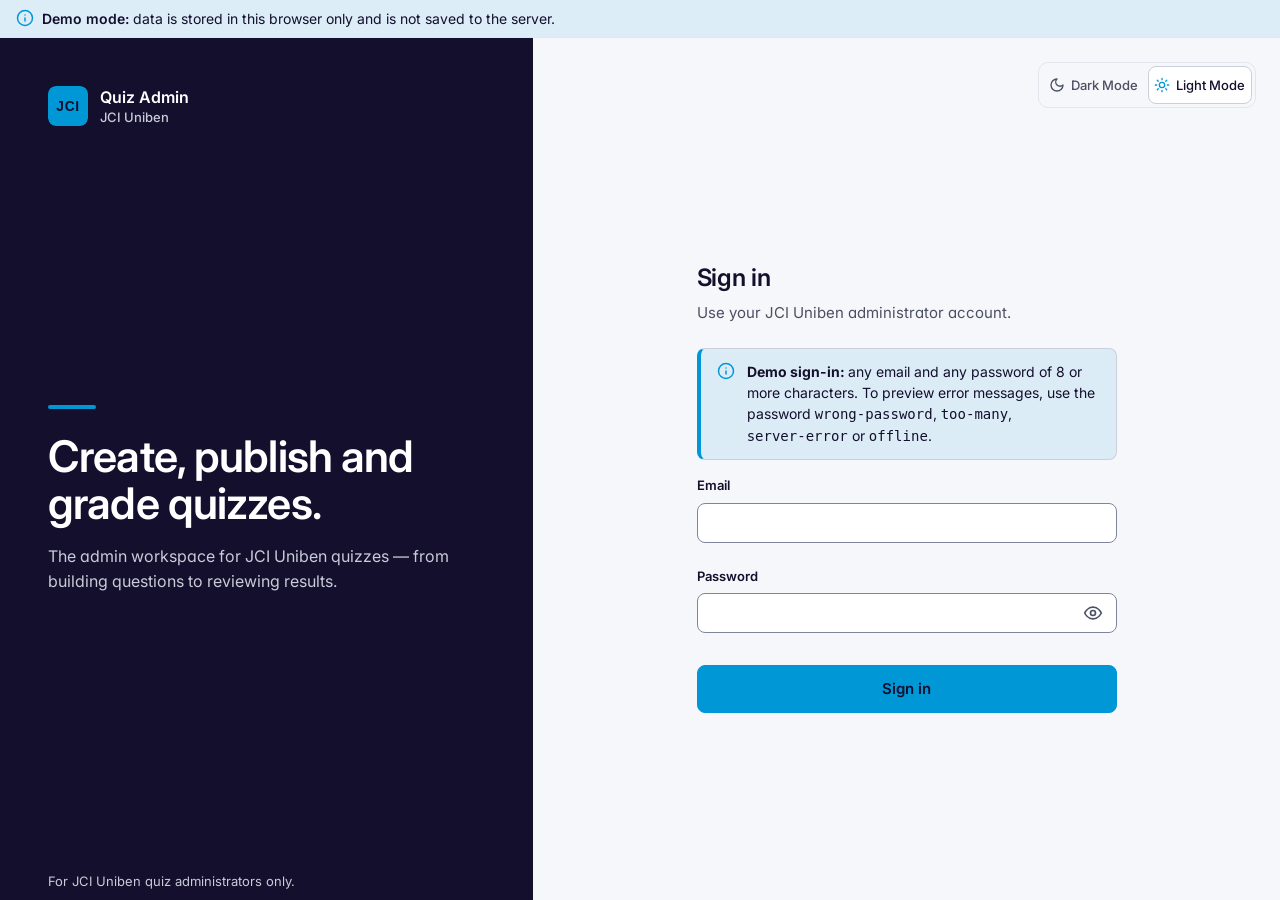
==== commit 955f3576: "Antigravity" ====
--- a/admin/dashboard.html
+++ b/admin/dashboard.html
@@ -37,6 +37,7 @@
             <button type="button" class="btn btn--primary" data-new-quiz hidden><svg viewBox="0 0 24 24" width="18" height="18" fill="none" stroke="currentColor" stroke-width="2" stroke-linecap="round" stroke-linejoin="round" aria-hidden="true" focusable="false"><path d="M12 5v14M5 12h14"/></svg><span class="btn__label">Create quiz</span></button>
             <a class="btn" href="quizzes.html"><svg viewBox="0 0 24 24" width="18" height="18" fill="none" stroke="currentColor" stroke-width="2" stroke-linecap="round" stroke-linejoin="round" aria-hidden="true" focusable="false"><rect x="8" y="2" width="8" height="4" rx="1"/><path d="M16 4h2a2 2 0 0 1 2 2v14a2 2 0 0 1-2 2H6a2 2 0 0 1-2-2V6a2 2 0 0 1 2-2h2"/><path d="M12 11h4M12 16h4M8 11h.01M8 16h.01"/></svg><span class="btn__label">View all quizzes</span></a>
             <a class="btn" href="results.html"><svg viewBox="0 0 24 24" width="18" height="18" fill="none" stroke="currentColor" stroke-width="2" stroke-linecap="round" stroke-linejoin="round" aria-hidden="true" focusable="false"><path d="M3 3v18h18"/><path d="M7 16v-4M12 16V8M17 16V9"/></svg><span class="btn__label">Open results</span></a>
+            <a class="btn" href="../JCIN%20UNIBEN%20QUIZ/Student/index.html" target="_blank" title="Open student test portal"><svg viewBox="0 0 24 24" width="18" height="18" fill="none" stroke="currentColor" stroke-width="2" stroke-linecap="round" stroke-linejoin="round" aria-hidden="true" focusable="false"><path d="M18 13v6a2 2 0 0 1-2 2H5a2 2 0 0 1-2-2V8a2 2 0 0 1 2-2h6"/><polyline points="15 3 21 3 21 9"/><line x1="10" y1="14" x2="21" y2="3"/></svg><span class="btn__label">Student Portal ↗</span></a>
           </div>
         </header>
         <div class="stack" role="status" data-page-loading>
